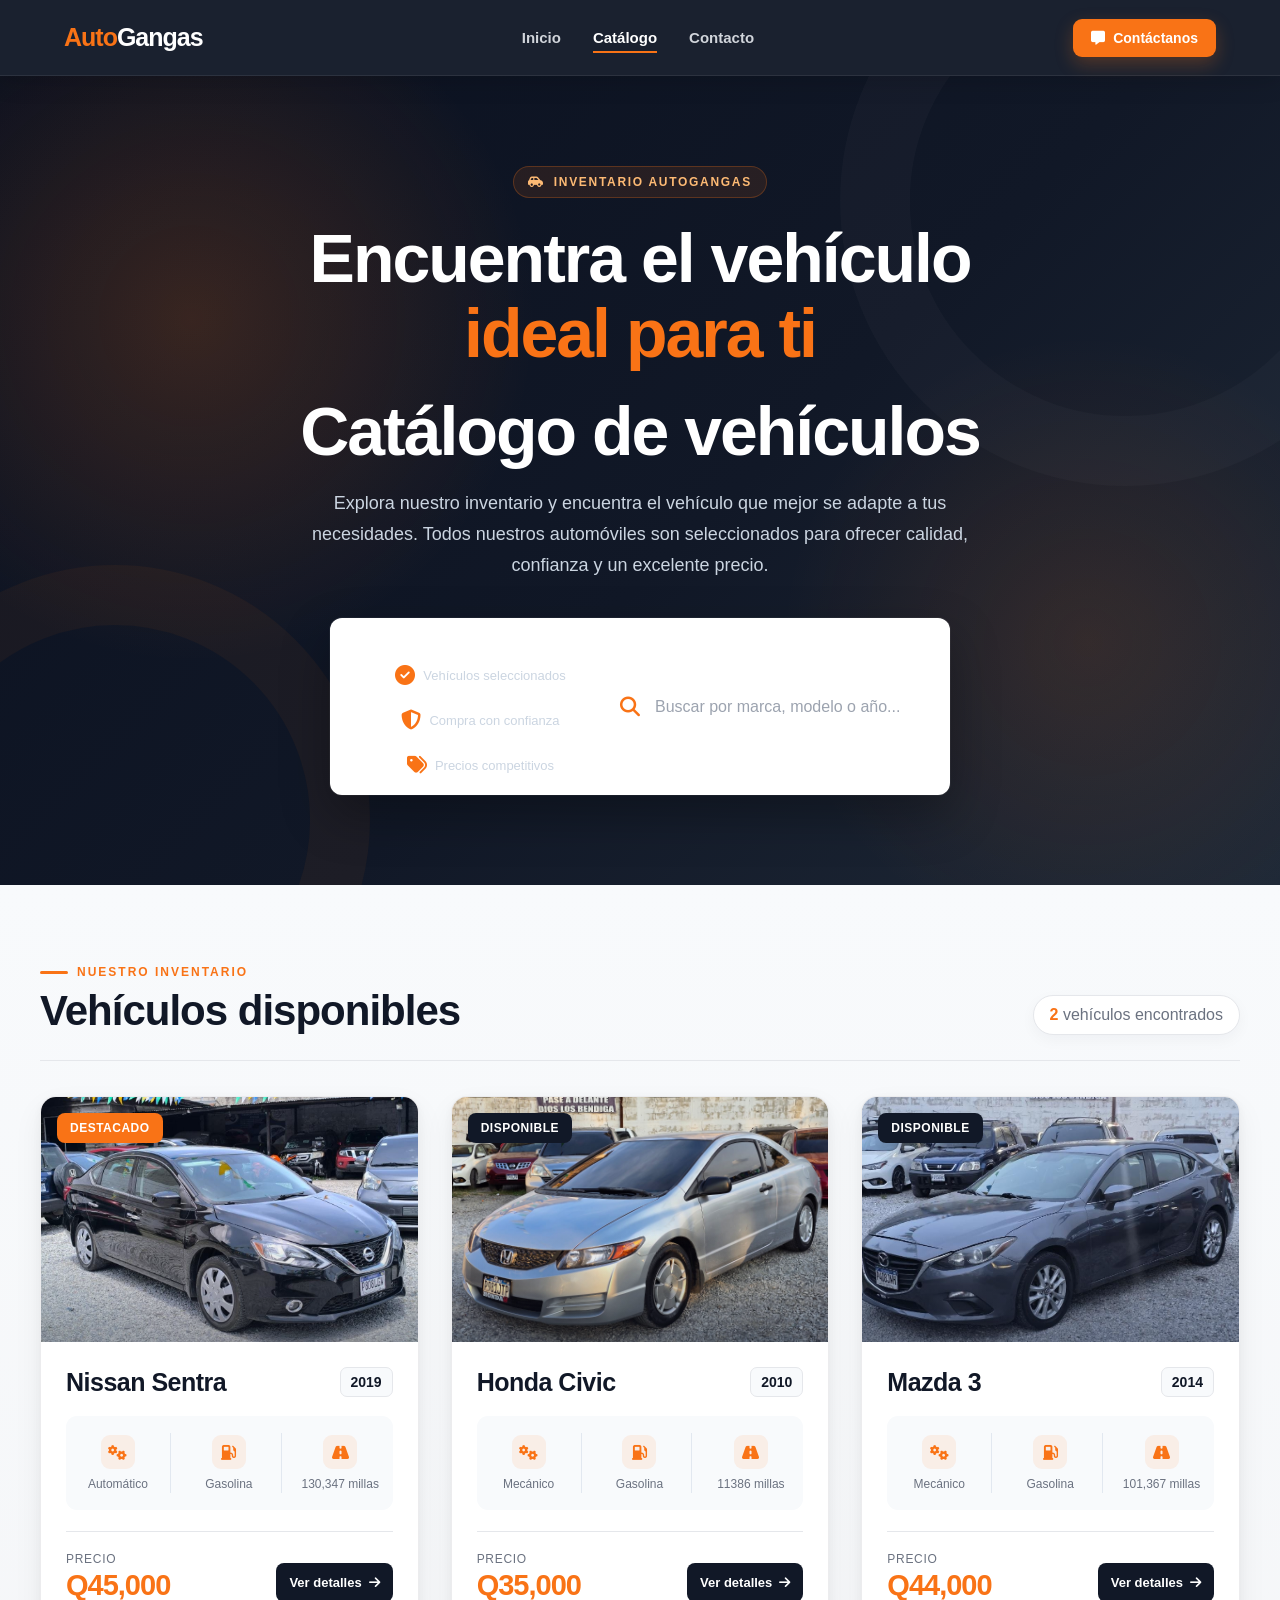
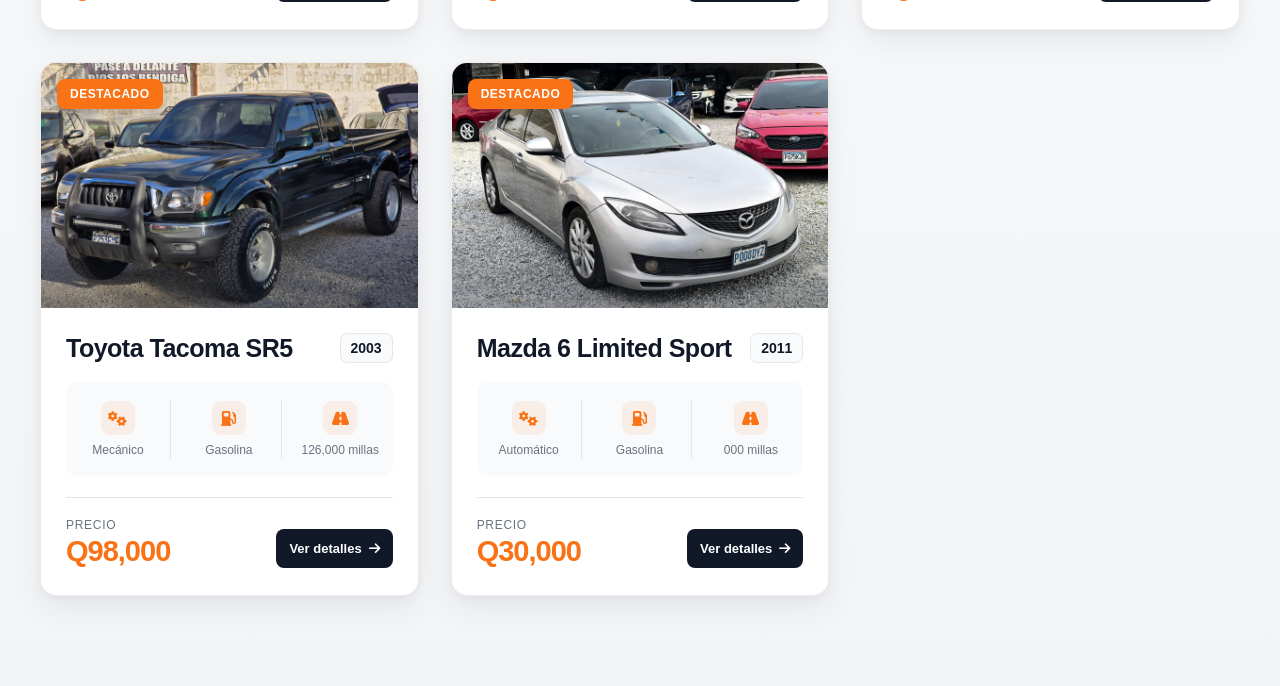
==== catalogo.html @ 1adb4a12 "catalogo,contacto y perfil de carros" ====
<!DOCTYPE html>
<html lang="es">
<head>
    <meta charset="UTF-8">
    <meta name="viewport" content="width=device-width, initial-scale=1.0">

    <title>Catálogo de vehículos | AutoGangas</title>

    <!-- Iconos de Font Awesome -->
    <link
        rel="stylesheet"
        href="https://cdnjs.cloudflare.com/ajax/libs/font-awesome/6.7.2/css/all.min.css">

    <!-- Estilos del catálogo -->
    <link rel="stylesheet" href="CSS/stylecatalogo.css">
</head>

<body>
  <header class="encabezado-catalogo-principal">

    <a href="index.html" class="logo-catalogo">
        <span>Auto</span>Gangas
    </a>

    <nav class="navegacion-catalogo">
        <a href="index.html">Inicio</a>
        <a href="catalogo.html" class="enlace-activo">Catálogo</a>
        <a href="contactos.html">Contacto</a>
    </nav>

    <a href="contactos.html" class="boton-contacto">
        <i class="fa-solid fa-message"></i>
        Contáctanos
    </a>

</header>  

    <!-- HERO DEL CATÁLOGO -->
    <section class="hero-catalogo">

        <div class="hero-catalogo-contenido">

            <span class="etiqueta-seccion">
    <i class="fa-solid fa-car-side"></i>
    INVENTARIO AUTOGANGAS
</span>

<h1>
    Encuentra el vehículo
    <span>ideal para ti</span>
</h1>

            <h1>Catálogo de vehículos</h1>

            <p>
                Explora nuestro inventario y encuentra el vehículo que mejor
                se adapte a tus necesidades. Todos nuestros automóviles son
                seleccionados para ofrecer calidad, confianza y un excelente precio.
            </p>

            <div class="buscador">
                <div class="beneficios-catalogo">

    <span>
        <i class="fa-solid fa-circle-check"></i>
        Vehículos seleccionados
    </span>

    <span>
        <i class="fa-solid fa-shield-halved"></i>
        Compra con confianza
    </span>

    <span>
        <i class="fa-solid fa-tags"></i>
        Precios competitivos
    </span>

</div>

                <i class="fa-solid fa-magnifying-glass"></i>

                <input
                    type="search"
                    id="buscador-vehiculos"
                    placeholder="Buscar por marca, modelo o año..."
                    aria-label="Buscar vehículos">

            </div>

        </div>

    </section>


    <!-- CATÁLOGO -->
    <main class="catalogo-vehiculos">

        <div class="encabezado-catalogo">

            <div>
                <span class="subtitulo-catalogo">NUESTRO INVENTARIO</span>
                <h2>Vehículos disponibles</h2>
            </div>

            <p>
                <span id="cantidad-vehiculos">2</span> vehículos encontrados
            </p>

        </div>


        <div class="contenedor-catalogo">

            <!-- TARJETA: NISSAN SENTRA -->
            <a
                href="Carros/Nissan.html"
                class="tarjeta-vehiculo"
                data-nombre="Nissan Sentra 2019">

                <div class="imagen-vehiculo">

                    <span class="etiqueta-vehiculo">
                        Destacado
                    </span>

                    <img
                        src="img/Nissan Sentra.jpeg"
                        alt="Nissan Sentra 2019"
                        loading="lazy">

                </div>

                <div class="informacion-vehiculo">

                    <div class="encabezado-tarjeta">
                        <h3>Nissan Sentra</h3>
                        <span class="anio-vehiculo">2019</span>
                    </div>

                    <div class="caracteristicas-auto">

                        <span>
                            <i class="fa-solid fa-gears"></i>
                            Automático
                        </span>

                        <span>
                            <i class="fa-solid fa-gas-pump"></i>
                            Gasolina
                        </span>

                        <span>
                            <i class="fa-solid fa-road"></i>
                            130,347 millas
                        </span>

                    </div>

                    <div class="parte-inferior">

                        <div class="precio-vehiculo">
                            <small>Precio</small>
                            <strong>Q45,000</strong>
                        </div>

                        <span class="ver-detalles">
                            Ver detalles
                            <i class="fa-solid fa-arrow-right"></i>
                        </span>

                    </div>

                </div>

            </a>


            <!-- TARJETA: HONDA CIVIC -->
            <a
                href="Carros/Honda Civic.html"
                class="tarjeta-vehiculo"
                data-nombre="Honda Civic 2010">

                <div class="imagen-vehiculo">

                    <span class="etiqueta-vehiculo etiqueta-nuevo">
                        Disponible
                    </span>

                    <img
                        src="img/Honda civic.jpeg"
                        alt="Honda Civic 2010"
                        loading="lazy">

                </div>

                <div class="informacion-vehiculo">

                    <div class="encabezado-tarjeta">
                        <h3>Honda Civic</h3>
                        <span class="anio-vehiculo">2010</span>
                    </div>

                    <div class="caracteristicas-auto">

                        <span>
                            <i class="fa-solid fa-gears"></i>
                            Mecánico
                        </span>

                        <span>
                            <i class="fa-solid fa-gas-pump"></i>
                            Gasolina
                        </span>

                        <span>
                            <i class="fa-solid fa-road"></i>
                            11386 millas
                        </span>

                    </div>

                    <div class="parte-inferior">

                        <div class="precio-vehiculo">
                            <small>Precio</small>
                            <strong>Q35,000</strong>
                        </div>

                        <span class="ver-detalles">
                            Ver detalles
                            <i class="fa-solid fa-arrow-right"></i>
                        </span>

                    </div>

                </div>

            </a>
            <!-- TARJETA: MAZDA 3 -->
            <a
                href="Carros/Mazda 3.html"
                class="tarjeta-vehiculo"
                data-nombre="Mazda 3 2014">

                <div class="imagen-vehiculo">

                    <span class="etiqueta-vehiculo etiqueta-nuevo">
                        Disponible
                    </span>

                    <img
                        src="img/Mazda 3.jpeg"
                        alt="Mazda 3 2014"
                        loading="lazy">

                </div>

                <div class="informacion-vehiculo">

                    <div class="encabezado-tarjeta">
                        <h3>Mazda 3</h3>
                        <span class="anio-vehiculo">2014</span>
                    </div>

                    <div class="caracteristicas-auto">

                        <span>
                            <i class="fa-solid fa-gears"></i>
                            Mecánico
                        </span>

                        <span>
                            <i class="fa-solid fa-gas-pump"></i>
                            Gasolina
                        </span>

                        <span>
                            <i class="fa-solid fa-road"></i>
                            101,367 millas
                        </span>

                    </div>

                    <div class="parte-inferior">

                        <div class="precio-vehiculo">
                            <small>Precio</small>
                            <strong>Q44,000</strong>
                        </div>

                        <span class="ver-detalles">
                            Ver detalles
                            <i class="fa-solid fa-arrow-right"></i>
                        </span>

                    </div>

                </div>

            </a>
            <!-- TARJETA: TOYOTA TACOMA-->
            <a
                href="Carros/ToyotaTacoma.html"
                class="tarjeta-vehiculo"
                data-nombre="Toyota Tacoma SR5 2003">

                <div class="imagen-vehiculo">

                    <span class="etiqueta-vehiculo">
                        Destacado
                    </span>

                    <img
                        src="img/Toyota tacoma.jpeg"
                        alt="Toyota Tacoma SR5 2003"
                        loading="lazy">

                </div>

                <div class="informacion-vehiculo">

                    <div class="encabezado-tarjeta">
                        <h3>Toyota Tacoma SR5</h3>
                        <span class="anio-vehiculo">2003</span>
                    </div>

                    <div class="caracteristicas-auto">

                        <span>
                            <i class="fa-solid fa-gears"></i>
                            Mecánico
                        </span>

                        <span>
                            <i class="fa-solid fa-gas-pump"></i>
                            Gasolina
                        </span>

                        <span>
                            <i class="fa-solid fa-road"></i>
                            126,000 millas
                        </span>

                    </div>

                    <div class="parte-inferior">

                        <div class="precio-vehiculo">
                            <small>Precio</small>
                            <strong>Q98,000</strong>
                        </div>

                        <span class="ver-detalles">
                            Ver detalles
                            <i class="fa-solid fa-arrow-right"></i>
                        </span>

                    </div>

                </div>

            </a>
            <!-- TARJETA: MAZDA 6-->
            <a
                href="Carros/Mazda 6.html"
                class="tarjeta-vehiculo"
                data-nombre="Mazda 6 Limited Sport 2011">

                <div class="imagen-vehiculo">

                    <span class="etiqueta-vehiculo">
                        Destacado
                    </span>

                    <img
                        src="img/Mazda 6.jpeg"
                        alt="Mazda 6 Limited Sport 2011"
                        loading="lazy">

                </div>

                <div class="informacion-vehiculo">

                    <div class="encabezado-tarjeta">
                        <h3>Mazda 6 Limited Sport</h3>
                        <span class="anio-vehiculo">2011</span>
                    </div>

                    <div class="caracteristicas-auto">

                        <span>
                            <i class="fa-solid fa-gears"></i>
                            Automático
                        </span>

                        <span>
                            <i class="fa-solid fa-gas-pump"></i>
                            Gasolina
                        </span>

                        <span>
                            <i class="fa-solid fa-road"></i>
                            000 millas
                        </span>

                    </div>

                    <div class="parte-inferior">

                        <div class="precio-vehiculo">
                            <small>Precio</small>
                            <strong>Q30,000</strong>
                        </div>

                        <span class="ver-detalles">
                            Ver detalles
                            <i class="fa-solid fa-arrow-right"></i>
                        </span>

                    </div>

                </div>

            </a>


        </div>
        <div class="sin-resultados" id="sin-resultados">

    <i class="fa-solid fa-car-side"></i>

    <h3>No encontramos vehículos</h3>

    <p>
        Prueba buscando otra marca, modelo o año.
    </p>

</div>

    </main>


    <!-- BUSCADOR DEL CATÁLOGO -->
    <script>
    const buscador = document.querySelector("#buscador-vehiculos");
    const tarjetas = document.querySelectorAll(".tarjeta-vehiculo");
    const cantidad = document.querySelector("#cantidad-vehiculos");
    const sinResultados = document.querySelector("#sin-resultados");

    buscador.addEventListener("input", () => {

        const texto = buscador.value.toLowerCase().trim();
        let visibles = 0;

        tarjetas.forEach((tarjeta) => {

            const nombre = tarjeta.dataset.nombre.toLowerCase();
            const coincide = nombre.includes(texto);

            tarjeta.style.display = coincide ? "flex" : "none";

            if (coincide) {
                visibles++;
            }

        });

        cantidad.textContent = visibles;

        sinResultados.style.display =
            visibles === 0 ? "flex" : "none";
    });
</script>

</body>
</html>
---- CSS/stylecatalogo.css ----
/*==================================================
                VARIABLES Y GENERALES
==================================================*/

:root{
    --azul:#111827;
    --naranja:#F97316;
    --naranja-oscuro:#EA580C;
    --gris-fondo:#F3F4F6;
    --gris-texto:#6B7280;
    --gris-borde:#E5E7EB;
    --blanco:#FFFFFF;
}

*{
    box-sizing:border-box;
}

body{
    margin:0;
    font-family:Arial, sans-serif;
    background:var(--gris-fondo);
    color:var(--azul);
}


/*==================================================
                HERO CATÁLOGO
==================================================*/

.hero-catalogo{
    padding:90px 20px 75px;
    text-align:center;
    background:
        linear-gradient(rgba(17,24,39,.88), rgba(17,24,39,.88)),
        url("../img/fondo-catalogo.jpg");

    background-size:cover;
    background-position:center;
}

.hero-catalogo-contenido{
    max-width:800px;
    margin:auto;
}

.etiqueta-seccion,
.subtitulo-catalogo{
    color:var(--naranja);
    font-size:14px;
    font-weight:800;
    letter-spacing:2px;
}

.hero-catalogo h1{
    margin:18px 0 20px;
    color:var(--blanco);
    font-size:52px;
    line-height:1.1;
}

.hero-catalogo p{
    margin:0 0 38px;
    color:#D1D5DB;
    font-size:18px;
    line-height:1.7;
}

.buscador{
    max-width:620px;
    margin:auto;
    display:flex;
    align-items:center;
    gap:15px;
    padding:18px 24px;
    background:var(--blanco);
    border:2px solid transparent;
    border-radius:14px;
    box-shadow:0 15px 35px rgba(0,0,0,.25);
    transition:.3s;
}

.buscador:focus-within{
    border-color:var(--naranja);
    transform:translateY(-3px);
}

.buscador i{
    color:var(--naranja);
    font-size:20px;
}

.buscador input{
    width:100%;
    padding:0;
    border:none;
    outline:none;
    color:var(--azul);
    background:transparent;
    font-size:16px;
}


/*==================================================
                SECCIÓN CATÁLOGO
==================================================*/

.catalogo-vehiculos{
    padding:70px 20px 90px;
    background:var(--gris-fondo);
}

.encabezado-catalogo{
    max-width:1200px;
    margin:0 auto 35px;
    display:flex;
    justify-content:space-between;
    align-items:flex-end;
    gap:25px;
}

.encabezado-catalogo h2{
    margin:8px 0 0;
    color:var(--azul);
    font-size:36px;
}

.encabezado-catalogo p{
    margin:0;
    color:var(--gris-texto);
}

.encabezado-catalogo p span{
    color:var(--naranja);
    font-weight:bold;
}


/*==================================================
                CUADRÍCULA
==================================================*/

.contenedor-catalogo{
    max-width:1200px;
    margin:auto;
    display:grid;
    grid-template-columns:repeat(3, minmax(0, 1fr));
    gap:30px;
}


/*==================================================
                TARJETA
==================================================*/

.tarjeta-vehiculo{
    min-width:0;
    display:flex;
    flex-direction:column;
    overflow:hidden;
    color:inherit;
    background:var(--blanco);
    border:1px solid var(--gris-borde);
    border-radius:18px;
    text-decoration:none;
    box-shadow:0 8px 25px rgba(17,24,39,.08);
    transition:transform .35s, box-shadow .35s, border-color .35s;
}

.tarjeta-vehiculo:hover{
    transform:translateY(-8px);
    border-color:rgba(249,115,22,.45);
    box-shadow:0 18px 40px rgba(17,24,39,.16);
}

.tarjeta-vehiculo:focus-visible{
    outline:3px solid rgba(249,115,22,.45);
    outline-offset:4px;
}


/*==================================================
                IMAGEN
==================================================*/

.imagen-vehiculo{
    position:relative;
    height:230px;
    overflow:hidden;
    background:#E5E7EB;
}

.imagen-vehiculo img{
    width:100%;
    height:100%;
    display:block;
    object-fit:cover;
    transition:transform .5s;
}

.tarjeta-vehiculo:hover .imagen-vehiculo img{
    transform:scale(1.06);
}


/*==================================================
                ETIQUETAS
==================================================*/

.etiqueta-vehiculo{
    position:absolute;
    top:16px;
    left:16px;
    z-index:2;
    padding:8px 14px;
    color:var(--blanco);
    background:var(--naranja);
    border-radius:30px;
    font-size:13px;
    font-weight:700;
    box-shadow:0 5px 15px rgba(0,0,0,.18);
}

.etiqueta-nuevo{
    background:var(--azul);
}


/*==================================================
                INFORMACIÓN
==================================================*/

.informacion-vehiculo{
    flex:1;
    display:flex;
    flex-direction:column;
    padding:24px;
}

.encabezado-tarjeta{
    display:flex;
    justify-content:space-between;
    align-items:flex-start;
    gap:15px;
    margin-bottom:22px;
}

.encabezado-tarjeta h3{
    margin:0;
    color:var(--azul);
    font-size:24px;
    line-height:1.2;
}

.anio-vehiculo{
    flex-shrink:0;
    padding:6px 10px;
    color:var(--gris-texto);
    background:var(--gris-fondo);
    border-radius:7px;
    font-size:14px;
    font-weight:bold;
}


/*==================================================
                CARACTERÍSTICAS
==================================================*/

.caracteristicas-auto{
    display:grid;
    grid-template-columns:repeat(3, minmax(0, 1fr));
    padding:18px 0;
    border-top:1px solid var(--gris-borde);
    border-bottom:1px solid var(--gris-borde);
}

.caracteristicas-auto span{
    min-width:0;
    display:flex;
    flex-direction:column;
    align-items:center;
    gap:8px;
    color:var(--gris-texto);
    font-size:13px;
    text-align:center;
}

.caracteristicas-auto span:not(:last-child){
    border-right:1px solid var(--gris-borde);
}

.caracteristicas-auto i{
    color:var(--naranja);
    font-size:18px;
}


/*==================================================
                PRECIO Y ENLACE
==================================================*/

.parte-inferior{
    margin-top:auto;
    padding-top:22px;
    display:flex;
    justify-content:space-between;
    align-items:flex-end;
    gap:15px;
}

.precio-vehiculo{
    display:flex;
    flex-direction:column;
    gap:3px;
}

.precio-vehiculo small{
    color:var(--gris-texto);
    font-size:12px;
}

.precio-vehiculo strong{
    color:var(--naranja);
    font-size:26px;
}

.ver-detalles{
    display:flex;
    align-items:center;
    gap:7px;
    color:var(--azul);
    font-size:14px;
    font-weight:bold;
    white-space:nowrap;
    transition:.3s;
}

.tarjeta-vehiculo:hover .ver-detalles{
    color:var(--naranja);
}

.ver-detalles i{
    transition:transform .3s;
}

.tarjeta-vehiculo:hover .ver-detalles i{
    transform:translateX(4px);
}


/*==================================================
                TABLETS
==================================================*/

@media (max-width:950px){

    .contenedor-catalogo{
        grid-template-columns:repeat(2, minmax(0, 1fr));
    }

}


/*==================================================
                TELÉFONOS
==================================================*/

@media (max-width:650px){

    .hero-catalogo{
        padding:65px 18px 55px;
    }

    .hero-catalogo h1{
        font-size:38px;
    }

    .hero-catalogo p{
        font-size:16px;
    }

    .buscador{
        padding:16px 18px;
    }

    .catalogo-vehiculos{
        padding:50px 16px 70px;
    }

    .encabezado-catalogo{
        align-items:flex-start;
        flex-direction:column;
    }

    .encabezado-catalogo h2{
        font-size:30px;
    }

    .contenedor-catalogo{
        grid-template-columns:1fr;
    }

    .imagen-vehiculo{
        height:220px;
    }

}


/*==================================================
                TELÉFONOS PEQUEÑOS
==================================================*/

@media (max-width:380px){

    .parte-inferior{
        align-items:flex-start;
        flex-direction:column;
    }

}
/*==================================================
            ACABADO PROFESIONAL DEL CATÁLOGO
==================================================*/

body{
    min-height:100vh;
    background:#F8FAFC;
}


/*==================================================
                    HEADER
==================================================*/

.encabezado-catalogo-principal{
    position:sticky;
    top:0;
    z-index:100;
    min-height:76px;
    display:flex;
    justify-content:space-between;
    align-items:center;
    gap:30px;
    padding:15px max(5%, 20px);
    background:rgba(17,24,39,.96);
    border-bottom:1px solid rgba(255,255,255,.08);
    box-shadow:0 5px 25px rgba(0,0,0,.15);
    backdrop-filter:blur(12px);
}

.logo-catalogo{
    color:var(--blanco);
    font-size:25px;
    font-weight:900;
    text-decoration:none;
    letter-spacing:-1px;
}

.logo-catalogo span{
    color:var(--naranja);
}

.navegacion-catalogo{
    display:flex;
    align-items:center;
    gap:32px;
}

.navegacion-catalogo a{
    position:relative;
    padding:10px 0;
    color:#D1D5DB;
    font-size:15px;
    font-weight:600;
    text-decoration:none;
    transition:.3s;
}

.navegacion-catalogo a:hover,
.navegacion-catalogo .enlace-activo{
    color:var(--blanco);
}

.navegacion-catalogo a::after{
    content:"";
    position:absolute;
    right:0;
    bottom:3px;
    left:0;
    height:2px;
    background:var(--naranja);
    transform:scaleX(0);
    transition:.3s;
}

.navegacion-catalogo a:hover::after,
.navegacion-catalogo .enlace-activo::after{
    transform:scaleX(1);
}

.boton-contacto{
    display:flex;
    align-items:center;
    gap:8px;
    padding:11px 18px;
    color:var(--blanco);
    background:var(--naranja);
    border-radius:9px;
    font-size:14px;
    font-weight:bold;
    text-decoration:none;
    box-shadow:0 7px 18px rgba(249,115,22,.25);
    transition:.3s;
}

.boton-contacto:hover{
    background:var(--naranja-oscuro);
    transform:translateY(-2px);
}


/*==================================================
                HERO MEJORADO
==================================================*/

.hero-catalogo{
    position:relative;
    isolation:isolate;
    overflow:hidden;
    min-height:540px;
    display:flex;
    align-items:center;
    padding:90px 20px;
    background:
        radial-gradient(
            circle at 15% 30%,
            rgba(249,115,22,.18),
            transparent 28%
        ),
        radial-gradient(
            circle at 85% 70%,
            rgba(249,115,22,.12),
            transparent 25%
        ),
        linear-gradient(135deg, #0B1120 0%, #111827 55%, #1F2937 100%);
}

.hero-catalogo::before{
    content:"";
    position:absolute;
    top:-160px;
    right:-130px;
    z-index:-1;
    width:430px;
    height:430px;
    border:70px solid rgba(255,255,255,.025);
    border-radius:50%;
}

.hero-catalogo::after{
    content:"";
    position:absolute;
    bottom:-190px;
    left:-140px;
    z-index:-1;
    width:390px;
    height:390px;
    border:60px solid rgba(249,115,22,.05);
    border-radius:50%;
}

.hero-catalogo-contenido{
    max-width:850px;
}

.etiqueta-seccion{
    display:inline-flex;
    align-items:center;
    gap:9px;
    padding:8px 14px;
    color:#FDBA74;
    background:rgba(249,115,22,.1);
    border:1px solid rgba(249,115,22,.25);
    border-radius:30px;
    font-size:12px;
    letter-spacing:1.7px;
}

.hero-catalogo h1{
    max-width:760px;
    margin:23px auto 20px;
    font-size:clamp(42px, 6vw, 68px);
    letter-spacing:-2px;
}

.hero-catalogo h1 span{
    display:block;
    color:var(--naranja);
}

.hero-catalogo p{
    max-width:720px;
    margin:0 auto 38px;
    color:#CBD5E1;
}

.buscador{
    border-radius:12px;
    box-shadow:
        0 20px 50px rgba(0,0,0,.3),
        0 0 0 1px rgba(255,255,255,.05);
}

.buscador:hover{
    transform:translateY(-2px);
}

.buscador input::placeholder{
    color:#9CA3AF;
}

.beneficios-catalogo{
    margin-top:27px;
    display:flex;
    justify-content:center;
    align-items:center;
    flex-wrap:wrap;
    gap:25px;
}

.beneficios-catalogo span{
    display:flex;
    align-items:center;
    gap:8px;
    color:#CBD5E1;
    font-size:13px;
}

.beneficios-catalogo i{
    color:var(--naranja);
}


/*==================================================
             ENCABEZADO DEL INVENTARIO
==================================================*/

.catalogo-vehiculos{
    position:relative;
    padding-top:80px;
    background:
        linear-gradient(
            180deg,
            #F8FAFC 0%,
            #F3F4F6 100%
        );
}

.encabezado-catalogo{
    padding-bottom:25px;
    border-bottom:1px solid var(--gris-borde);
}

.subtitulo-catalogo{
    display:flex;
    align-items:center;
    gap:9px;
    font-size:12px;
}

.subtitulo-catalogo::before{
    content:"";
    width:28px;
    height:3px;
    background:var(--naranja);
    border-radius:10px;
}

.encabezado-catalogo h2{
    font-size:clamp(30px, 4vw, 42px);
    letter-spacing:-1px;
}

.encabezado-catalogo p{
    padding:10px 16px;
    background:var(--blanco);
    border:1px solid var(--gris-borde);
    border-radius:30px;
    box-shadow:0 5px 15px rgba(17,24,39,.04);
}


/*==================================================
              TARJETAS PROFESIONALES
==================================================*/

.contenedor-catalogo{
    gap:32px;
}

.tarjeta-vehiculo{
    position:relative;
    border-color:rgba(17,24,39,.08);
    border-radius:16px;
    box-shadow:
        0 3px 8px rgba(17,24,39,.04),
        0 12px 30px rgba(17,24,39,.06);
}

.tarjeta-vehiculo::after{
    content:"";
    position:absolute;
    right:0;
    bottom:0;
    left:0;
    height:4px;
    background:linear-gradient(
        90deg,
        var(--naranja),
        #FB923C
    );
    transform:scaleX(0);
    transform-origin:left;
    transition:transform .35s;
}

.tarjeta-vehiculo:hover::after{
    transform:scaleX(1);
}

.tarjeta-vehiculo:hover{
    transform:translateY(-9px);
    border-color:rgba(249,115,22,.25);
    box-shadow:
        0 12px 25px rgba(17,24,39,.08),
        0 25px 50px rgba(17,24,39,.12);
}

.imagen-vehiculo{
    height:245px;
}

.imagen-vehiculo::after{
    content:"";
    position:absolute;
    right:0;
    bottom:0;
    left:0;
    height:45%;
    background:linear-gradient(
        transparent,
        rgba(17,24,39,.38)
    );
    pointer-events:none;
}

.etiqueta-vehiculo{
    display:flex;
    align-items:center;
    gap:6px;
    padding:8px 13px;
    border-radius:8px;
    font-size:12px;
    text-transform:uppercase;
    letter-spacing:.5px;
}

.informacion-vehiculo{
    padding:25px 25px 27px;
}

.encabezado-tarjeta{
    margin-bottom:19px;
}

.encabezado-tarjeta h3{
    font-size:25px;
    letter-spacing:-.5px;
}

.anio-vehiculo{
    color:var(--azul);
    background:#F8FAFC;
    border:1px solid var(--gris-borde);
}

.caracteristicas-auto{
    gap:6px;
    padding:17px 0;
    background:#F8FAFC;
    border:none;
    border-radius:11px;
}

.caracteristicas-auto span{
    padding:2px 6px;
    font-size:12px;
}

.caracteristicas-auto span:not(:last-child){
    border-color:#E2E8F0;
}

.caracteristicas-auto i{
    width:34px;
    height:34px;
    display:flex;
    justify-content:center;
    align-items:center;
    color:var(--naranja);
    background:rgba(249,115,22,.09);
    border-radius:9px;
    font-size:15px;
}

.parte-inferior{
    margin-top:21px;
    padding-top:20px;
    border-top:1px solid var(--gris-borde);
}

.precio-vehiculo small{
    text-transform:uppercase;
    letter-spacing:.7px;
}

.precio-vehiculo strong{
    font-size:29px;
    letter-spacing:-1px;
}

.ver-detalles{
    min-height:39px;
    padding:9px 13px;
    color:var(--blanco);
    background:var(--azul);
    border-radius:8px;
    font-size:13px;
}

.tarjeta-vehiculo:hover .ver-detalles{
    color:var(--blanco);
    background:var(--naranja);
}


/*==================================================
                SIN RESULTADOS
==================================================*/

.sin-resultados{
    max-width:600px;
    margin:50px auto 0;
    display:none;
    flex-direction:column;
    align-items:center;
    padding:50px 25px;
    color:var(--gris-texto);
    background:var(--blanco);
    border:1px dashed #CBD5E1;
    border-radius:18px;
    text-align:center;
}

.sin-resultados i{
    margin-bottom:18px;
    color:#CBD5E1;
    font-size:48px;
}

.sin-resultados h3{
    margin:0 0 8px;
    color:var(--azul);
    font-size:23px;
}

.sin-resultados p{
    margin:0;
}


/*==================================================
                RESPONSIVE
==================================================*/

@media (max-width:800px){

    .navegacion-catalogo{
        display:none;
    }

}

@media (max-width:650px){

    .encabezado-catalogo-principal{
        min-height:68px;
        padding:13px 17px;
    }

    .logo-catalogo{
        font-size:22px;
    }

    .boton-contacto{
        padding:10px 13px;
        font-size:12px;
    }

    .hero-catalogo{
        min-height:0;
        padding:75px 17px 65px;
    }

    .hero-catalogo h1{
        margin-top:20px;
        font-size:42px;
        letter-spacing:-1.5px;
    }

    .beneficios-catalogo{
        align-items:flex-start;
        flex-direction:column;
        max-width:310px;
        margin:25px auto 0;
        gap:12px;
    }

    .imagen-vehiculo{
        height:235px;
    }

    .encabezado-catalogo p{
        padding:8px 13px;
    }

}

@media (max-width:390px){

    .boton-contacto{
        width:42px;
        height:42px;
        justify-content:center;
        padding:0;
        border-radius:50%;
        font-size:0;
    }

    .boton-contacto i{
        font-size:15px;
    }

    .hero-catalogo h1{
        font-size:36px;
    }

    .caracteristicas-auto{
        grid-template-columns:1fr;
        gap:10px;
    }

    .caracteristicas-auto span{
        flex-direction:row;
        justify-content:flex-start;
        padding:0 15px;
    }

    .caracteristicas-auto span:not(:last-child){
        border-right:none;
    }

}
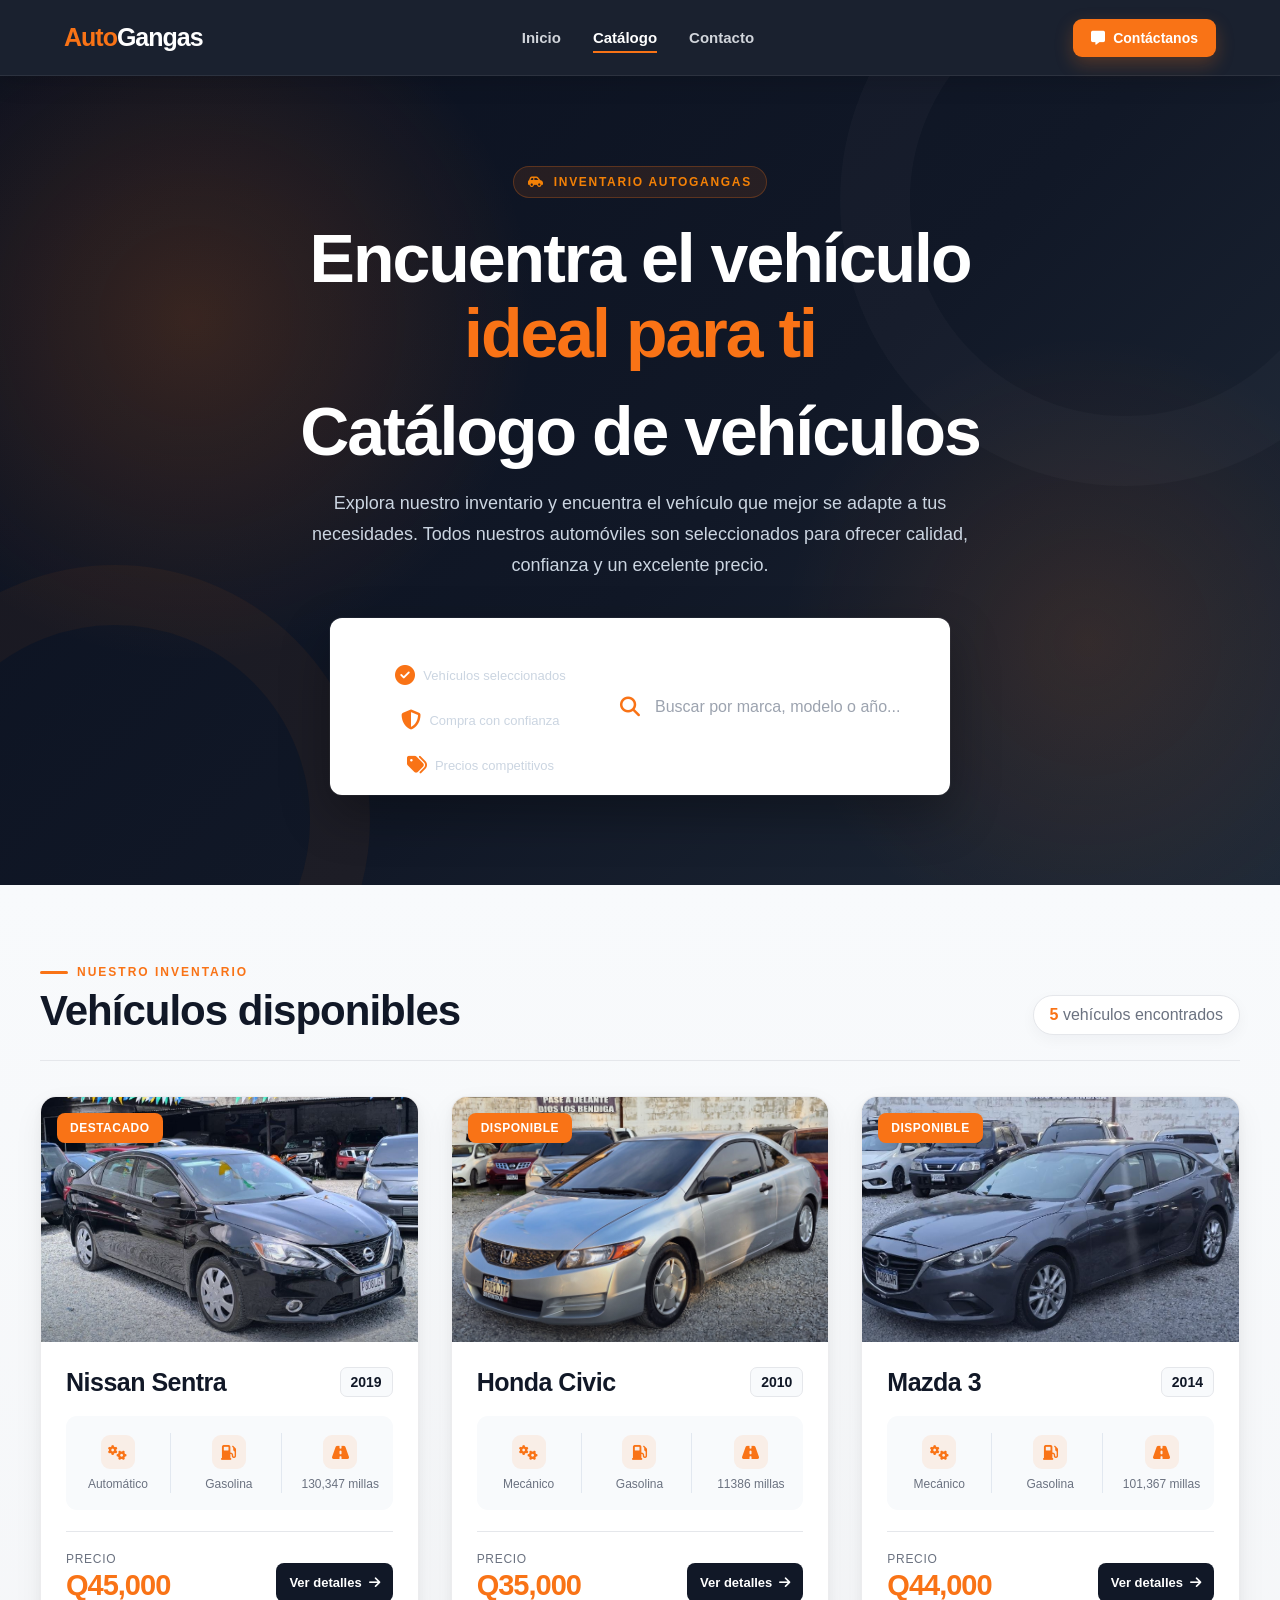
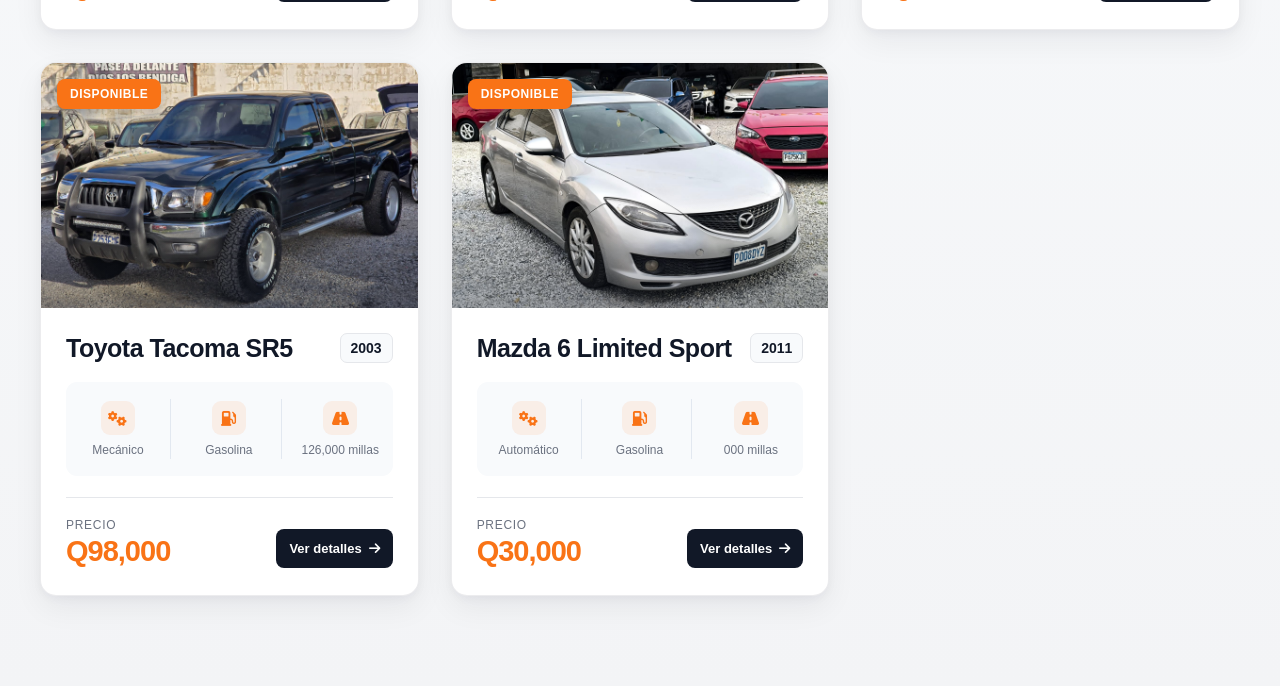
==== commit d7644ecb: "nuevos vehiculos" ====
--- a/catalogo.html
+++ b/catalogo.html
@@ -104,7 +104,7 @@
             </div>
 
             <p>
-                <span id="cantidad-vehiculos">2</span> vehículos encontrados
+                <span id="cantidad-vehiculos">5</span> vehículos encontrados
             </p>
 
         </div>
@@ -184,7 +184,7 @@
 
                 <div class="imagen-vehiculo">
 
-                    <span class="etiqueta-vehiculo etiqueta-nuevo">
+                    <span class="etiqueta-vehiculo">
                         Disponible
                     </span>
 
@@ -246,7 +246,7 @@
 
                 <div class="imagen-vehiculo">
 
-                    <span class="etiqueta-vehiculo etiqueta-nuevo">
+                   <span class="etiqueta-vehiculo">
                         Disponible
                     </span>
 
@@ -309,7 +309,7 @@
                 <div class="imagen-vehiculo">
 
                     <span class="etiqueta-vehiculo">
-                        Destacado
+                        Disponible
                     </span>
 
                     <img
@@ -371,7 +371,7 @@
                 <div class="imagen-vehiculo">
 
                     <span class="etiqueta-vehiculo">
-                        Destacado
+                        Disponible
                     </span>
 
                     <img
--- a/CSS/stylecatalogo.css
+++ b/CSS/stylecatalogo.css
@@ -580,7 +580,7 @@
     align-items:center;
     gap:9px;
     padding:8px 14px;
-    color:#FDBA74;
+    color:#f48106;
     background:rgba(249,115,22,.1);
     border:1px solid rgba(249,115,22,.25);
     border-radius:30px;
